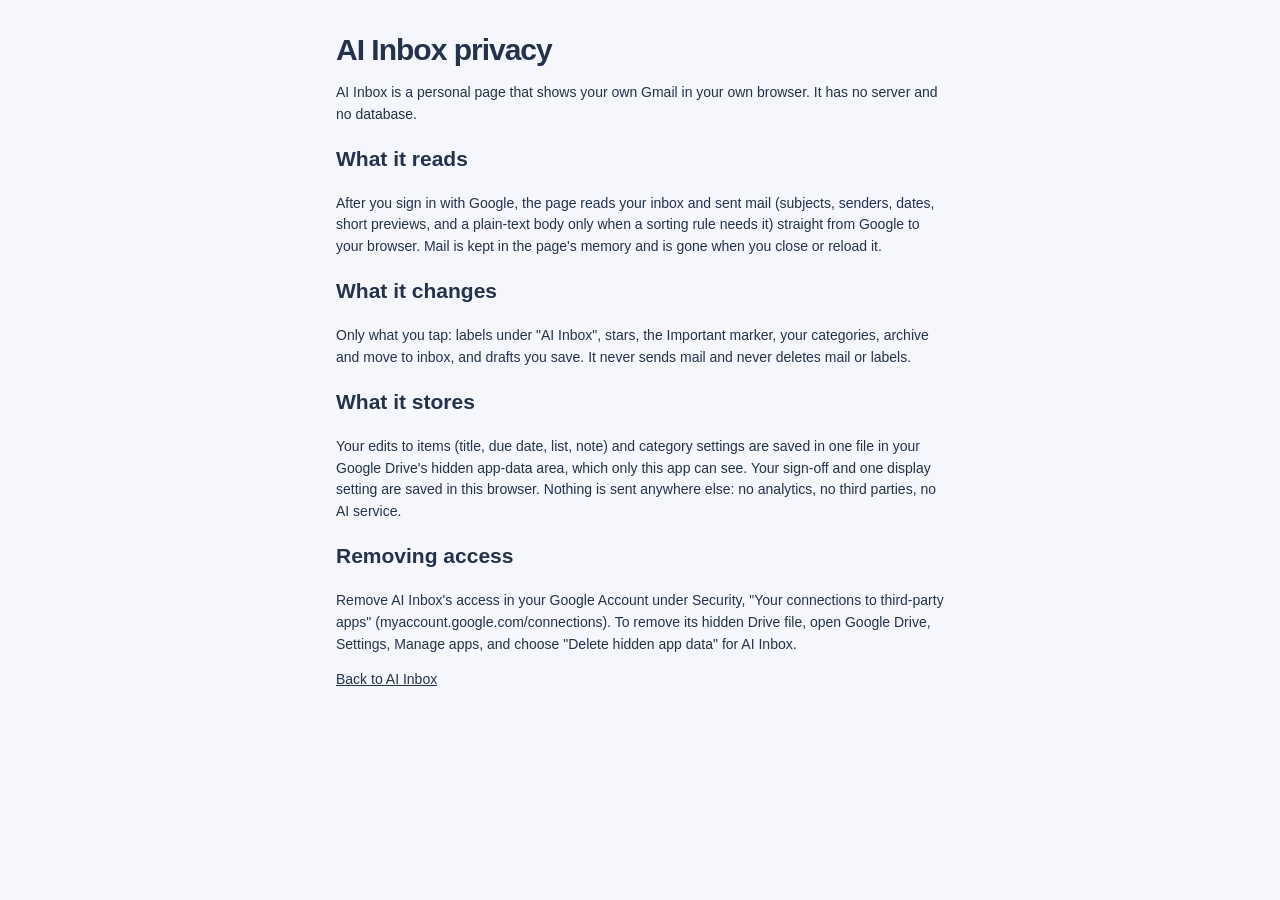
==== privacy.html @ b952d948 "AI Inbox 2026-10-26-V1.2" ====
<!doctype html>
<html lang="en">
<head>
<meta charset="utf-8"><meta name="viewport" content="width=device-width,initial-scale=1">
<meta http-equiv="Content-Security-Policy" content="default-src 'self'; script-src 'none'; object-src 'none'; base-uri 'none'; form-action 'none'">
<meta name="referrer" content="no-referrer">
<title>AI Inbox privacy</title>
<link rel="stylesheet" href="styles.css">
</head>
<body>
<main class="privacy-page">
<h1>AI Inbox privacy</h1>
<p>AI Inbox is a personal page that shows your own Gmail in your own browser. It has no server and no database.</p>
<h2>What it reads</h2>
<p>After you sign in with Google, the page reads your inbox and sent mail (subjects, senders, dates, short previews, and a plain-text body only when a sorting rule needs it) straight from Google to your browser. Mail is kept in the page's memory and is gone when you close or reload it.</p>
<h2>What it changes</h2>
<p>Only what you tap: labels under "AI Inbox", stars, the Important marker, your categories, archive and move to inbox, and drafts you save. It never sends mail and never deletes mail or labels.</p>
<h2>What it stores</h2>
<p>Your edits to items (title, due date, list, note) and category settings are saved in one file in your Google Drive's hidden app-data area, which only this app can see. Your sign-off and one display setting are saved in this browser. Nothing is sent anywhere else: no analytics, no third parties, no AI service.</p>
<h2>Removing access</h2>
<p>Remove AI Inbox's access in your Google Account under Security, "Your connections to third-party apps" (myaccount.google.com/connections). To remove its hidden Drive file, open Google Drive, Settings, Manage apps, and choose "Delete hidden app data" for AI Inbox.</p>
<p><a href="./">Back to AI Inbox</a></p>
</main>
</body>
</html>
---- styles.css ----
:root{--ink:#24324b;--muted:#61708a;--blue:#2857c8;--blue-soft:#eaf0ff;--line:#e3e8f1;--canvas:#f5f7fc;--white:#fff;--green:#256656;--amber:#8d550a;--red:#a3322b;--shadow:0 16px 60px #21375621;font-family:-apple-system,BlinkMacSystemFont,"Segoe UI",sans-serif;color:var(--ink);background:var(--canvas);font-size:14px}
*{box-sizing:border-box}body{margin:0;background:var(--canvas)}button,input,select,textarea{font:inherit}button,a,select,input,summary{-webkit-tap-highlight-color:transparent}button{cursor:pointer;color:inherit}button:disabled{cursor:not-allowed;opacity:.55}
button,a,input,select,textarea,summary{outline-offset:3px}button:focus-visible,a:focus-visible,input:focus-visible,select:focus-visible,textarea:focus-visible,summary:focus-visible{outline:3px solid #6387e5}a{color:inherit}[hidden]{display:none!important}
.skip{position:fixed;top:-100px;left:12px;background:#fff;padding:12px;z-index:20}.skip:focus{top:10px}

/* sidebar */
.sidebar{position:fixed;inset:0 auto 0 0;width:225px;background:#fff;border-right:1px solid var(--line);padding:30px 18px 20px;display:flex;flex-direction:column;z-index:2;overflow-y:auto}
.brand{text-decoration:none;display:flex;align-items:center;gap:10px;font-size:21px;font-weight:720;letter-spacing:-.8px;padding:0 8px}.brand small{font-size:11px;font-weight:650;letter-spacing:0;color:var(--muted)}
.brand-icon{display:grid;place-items:center;border-radius:11px;width:35px;height:35px;background:var(--blue);color:#fff;font-size:26px;line-height:1}
.workspace{display:flex;align-items:center;gap:10px;margin:30px 9px 24px;min-width:0}.workspace>div{min-width:0}.avatar{width:33px;height:33px;flex-shrink:0;border-radius:50%;background:#edf0f8;color:#627392;display:grid;place-items:center;font-size:12px;font-weight:700}
.workspace strong{font-size:12px;font-weight:650;display:block;overflow:hidden;text-overflow:ellipsis;white-space:nowrap}.workspace small{display:block;font-size:11px;color:var(--muted);margin-top:3px}
.nav-button{width:100%;border:0;background:transparent;display:flex;align-items:center;gap:10px;padding:11px 12px;margin:3px 0;border-radius:9px;font-size:13px;text-align:left;min-height:42px}.nav-button:hover{background:#f4f6fb}.nav-button.active{background:var(--blue-soft);color:var(--blue);font-weight:650}
.nav-icon{width:18px;display:flex;justify-content:center;font-size:17px}.nav-count{margin-left:auto;font-size:11px;min-width:21px;text-align:center;color:var(--muted)}.active .nav-count{color:var(--blue)}
.topics-nav{margin-top:24px}.nav-caption{font-size:11px;color:var(--muted);margin:0 12px 8px}.nav-caption-row{display:flex;align-items:baseline;justify-content:space-between;margin-top:18px;padding-right:12px}.nav-caption-row .nav-caption{margin-bottom:4px}.nav-empty{font-size:11px;color:var(--muted);margin:4px 12px}.topic-dot{width:18px;text-align:center;color:#7d8fb9;font-size:12px}
.sidebar-bottom{margin-top:auto;padding-top:24px}.quiet{border:0;background:transparent;color:var(--muted);padding:11px 7px;font-size:12px;text-align:left}.quiet span{margin-right:7px}.build{font-size:10px;color:var(--muted);margin:12px 7px 0}

/* top bar */
.app-shell{margin-left:225px}
.topbar{min-height:78px;border-bottom:1px solid var(--line);background:#fff;display:flex;align-items:center;justify-content:space-between;padding:0 40px;gap:18px}
.search-box{display:flex;align-items:center;gap:12px;max-width:460px;width:100%;color:var(--muted);min-width:0}.search-box input{border:0;background:transparent;width:100%;padding:12px 0;font-size:13px;color:var(--ink);min-width:0}.search-box input::placeholder{color:#7b879b}
.search-icon{border:1.7px solid #8290a8;border-radius:50%;width:14px;height:14px;position:relative;flex-shrink:0}.search-icon:after{content:"";position:absolute;width:6px;height:1.7px;background:#8290a8;transform:rotate(45deg);right:-5px;bottom:-3px}
kbd{font:11px inherit;padding:2px 6px;border:1px solid var(--line);border-radius:4px}
.top-actions{display:flex;align-items:center;gap:8px;flex-shrink:0}.updated{font-size:11px;color:var(--muted);white-space:nowrap}
.gmail-button{font-size:12px;text-decoration:none;border:1px solid var(--line);border-radius:8px;white-space:nowrap;padding:9px 12px;color:#4e5c73}.gmail-button:hover{border-color:#94abe4}
.primary{font-size:12px;background:var(--blue);color:#fff;border:1px solid var(--blue);border-radius:7px;padding:10px 13px;font-weight:600}.primary:hover{background:#2149a9}
.secondary{font-size:12px;background:#fff;border:1px solid #d3dcec;border-radius:7px;padding:10px 12px}.secondary:disabled{background:#f0f3f8;color:#78869e}
.small{padding:8px 11px;font-size:12px;white-space:nowrap}.link-button{text-decoration:none;display:inline-block}.primary.link-button{color:#fff}

/* main */
main{max-width:1180px;margin:auto;padding:24px 40px 20px}
.notice{display:flex;align-items:center;flex-wrap:wrap;gap:6px 9px;border:1px solid #dbe4f8;border-radius:7px;background:#f0f4ff;padding:10px 13px;color:#536584;font-size:12px;line-height:1.5}.notice strong{font-weight:650;color:#3a5482}.notice span{flex:1 1 260px}.notice.warn{background:#fff6e8;border-color:#f1dcb7;color:#6f4a12}.notice.warn strong{color:#6f4a12}
.page-heading{margin:28px 0 22px}.page-heading p{color:var(--muted);margin:8px 0 0;font-size:13px;line-height:1.6}#view-eyebrow{font-size:11px;margin:0 0 8px;color:#5e7295}h1{font-size:30px;font-weight:650;letter-spacing:-1px;line-height:1.2;margin:0}
.section-heading{display:flex;justify-content:space-between;align-items:center;gap:12px;margin-bottom:12px}.section-heading>div{display:flex;align-items:baseline;gap:12px}.section-heading h2{font-size:15px;font-weight:650;letter-spacing:-.2px;margin:0}.section-heading span{font-size:11px;color:var(--muted)}
.text-button{color:var(--blue);font-size:12px;background:none;border:0;padding:6px 0;text-decoration:none}.text-button:disabled{color:var(--muted)}

/* rows: suggested to-dos and lists */
.todo-list,.messages-list,.pinned-list{background:#fff;border:1px solid var(--line);border-radius:13px;margin-bottom:26px}
.row{display:flex;gap:13px;align-items:flex-start;padding:16px 18px;min-width:0}.row+.row{border-top:1px solid #edf0f6}
.sender-avatar{flex-shrink:0;width:32px;height:32px;border-radius:10px;background:#f0f3f9;display:grid;place-items:center;font-size:11px;color:#617596;font-weight:600;margin-top:2px}
.row-main{flex:1;min-width:0}.row-top{display:flex;gap:10px;align-items:center;margin-bottom:4px}.sender-name{font-size:11px;color:var(--muted);overflow:hidden;text-overflow:ellipsis;white-space:nowrap}.msg-count{font-size:10px;color:#8a96ab}.row-age{font-size:10px;color:var(--muted);margin-left:auto;white-space:nowrap}
.row-title{display:flex;align-items:baseline;gap:6px;border:0;background:none;padding:0;text-align:left;font-size:13px;font-weight:650;line-height:1.45;max-width:100%}.row-title:hover{color:var(--blue)}
.unread-dot{width:6px;height:6px;background:var(--blue);border-radius:50%;flex-shrink:0;align-self:center}
.row-sub{margin:3px 0 0;color:var(--muted);font-size:11px;line-height:1.6;overflow:hidden;text-overflow:ellipsis;white-space:nowrap}
.row-tags{display:flex;gap:6px;margin-top:8px;flex-wrap:wrap}.tag{font-size:10px;line-height:1.5;background:#f1f4f9;color:#64728b;padding:2px 6px;border-radius:4px}.tag.needsReply{color:#4767a8;background:#eef3ff}.tag.waitingOn{color:#7171a0;background:#f2f0fb}.tag.todo{color:#996011;background:#fff4e1}.tag.done{color:var(--green);background:#e8f4ef}
.due{font-size:10px;line-height:1.5;white-space:nowrap;background:#fff3df;color:var(--amber);padding:2px 6px;border-radius:4px;font-weight:600}.due.overdue{background:#fdeceb;color:var(--red)}
.row-actions{display:flex;gap:6px;flex-wrap:wrap;margin-top:10px;align-items:flex-start}
.chip-btn{font-size:11px;border:1px solid #d9e0ec;background:#fff;border-radius:6px;padding:6px 9px;min-height:30px;text-decoration:none;display:inline-flex;align-items:center;white-space:nowrap;color:#3f4f6b;list-style:none}.chip-btn:hover{border-color:#a9bce9}.chip-btn.strong{border-color:#c7d5f5;color:var(--blue);font-weight:600}.chip-btn.active{background:var(--blue-soft);border-color:#b8c9f2;color:var(--blue);font-weight:600}
summary.chip-btn::-webkit-details-marker{display:none}.more{position:relative;margin:0}.more[open] summary{background:#f4f6fb}
.more-menu{position:absolute;left:0;top:calc(100% + 4px);background:#fff;border:1px solid var(--line);border-radius:9px;box-shadow:var(--shadow);padding:5px;z-index:5;min-width:150px;display:flex;flex-direction:column}.more-menu button{border:0;background:none;text-align:left;padding:9px 10px;font-size:12px;border-radius:6px;min-height:36px}.more-menu button:hover{background:#f4f6fb}

/* V1.2 marks, notes, edits and categories */
.mark{font-size:10px;line-height:1.5;flex-shrink:0;white-space:nowrap}.mark.pin{background:var(--blue-soft);color:var(--blue);padding:1px 6px;border-radius:4px;font-weight:600}.mark.star{color:#c98a06;font-size:13px}.mark.important{color:#c98a06;font-weight:700;font-size:13px}
.star-btn{font-size:14px;padding-inline:8px}.star-btn.active{color:#b37805;background:#fff8e6;border-color:#f0d9a3}
.row-note{margin:5px 0 0;font-size:11px;line-height:1.5;color:#4b5a73;background:#f7f9fd;border-left:3px solid #c7d5f5;padding:4px 8px;border-radius:0 4px 4px 0;overflow-wrap:anywhere}
.tag.category{color:#245f86;background:#e8f3fa}.tag.edited{color:#6b4fa0;background:#f3effb}
.action-callout.edited{background:#f6f3fc;border-color:#e6def6}.action-callout.edited strong{color:#6b4fa0}.detail-note{font-weight:400!important;white-space:pre-wrap}
.edit-form input,.edit-form select,.category-new input,.category-manage input{width:100%;border:1px solid #d3dcec;border-radius:8px;padding:10px 12px;font-size:13px;color:var(--ink);background:#fff;min-width:0}
.edit-form textarea{margin-bottom:0}.edit-form .field-label{margin-top:12px}.edit-form .field-label:first-child{margin-top:0}.edit-row{display:grid;grid-template-columns:1fr 1fr;gap:12px}
.category-choices{display:flex;flex-wrap:wrap;gap:6px;margin-bottom:18px}.category-new{display:flex;gap:8px}.category-new button{flex-shrink:0}
.category-manage{list-style:none;margin:0 0 18px;padding:0}.category-manage li{display:flex;align-items:center;gap:12px;padding:8px 0;border-top:1px solid #f0f2f7;font-size:13px}.category-manage li:first-child{border-top:0}.category-name{flex:1;min-width:0;overflow-wrap:anywhere}.category-name small{font-size:10px;color:var(--muted);margin-left:4px}.muted{color:var(--muted)}
.check-row{display:flex;align-items:center;gap:8px;font-size:13px;margin:16px 0 0}.info-content .check-row input{width:auto;padding:0}

/* topics */
.topic-grid{display:grid;grid-template-columns:repeat(3,minmax(0,1fr));gap:12px;margin-bottom:28px}
.topic-card{background:#fff;border:1px solid var(--line);border-radius:11px;padding:16px;display:flex;flex-direction:column;min-width:0}
.topic-head{display:flex;align-items:center;gap:10px}.topic-head h3{font-size:13px;margin:0;font-weight:650;flex:1}.topic-count{font-size:11px;color:var(--blue);background:var(--blue-soft);border-radius:10px;padding:1px 8px}
.topic-symbol{width:28px;height:28px;display:grid;place-items:center;background:#edf1fc;border-radius:7px;color:#6680b9;flex-shrink:0}
.topic-latest{font-size:11px;color:var(--muted);line-height:1.6;margin:10px 0 6px;overflow:hidden;display:-webkit-box;-webkit-line-clamp:2;-webkit-box-orient:vertical}
.topic-threads{list-style:none;margin:0 0 6px;padding:0;flex:1}.topic-threads li{border-top:1px solid #f0f2f7}.topic-threads a,.topic-threads button{display:block;width:100%;text-align:left;border:0;background:none;padding:8px 0;font-size:12px;text-decoration:none;overflow:hidden;text-overflow:ellipsis;white-space:nowrap}.topic-threads a:hover,.topic-threads button:hover{color:var(--blue)}.topic-threads li.unread a,.topic-threads li.unread button{font-weight:650}.topic-from{color:var(--muted);font-weight:400;font-size:11px;margin-left:4px}
.topic-actions{display:flex;justify-content:space-between;gap:8px}

.show-more{display:block;margin:-14px auto 26px}
#active-filters{display:flex;gap:8px;flex-wrap:wrap}.filter-chip{background:#eaf0ff;color:#3f61a7;border:0;padding:7px 10px;font-size:11px;border-radius:6px;margin-bottom:12px}
.empty-state{text-align:center;padding:32px 20px;border:1px dashed #cbd5e7;border-radius:12px;background:#fff}.empty-state h3{font-size:15px;margin:0 0 6px}.empty-state p{font-size:12px;color:var(--muted);line-height:1.6;margin:0 0 6px}.topic-grid .empty-state{grid-column:1/-1}.todo-list .empty-state{border:0;border-radius:0}
.page-footer{font-size:10px;color:#738097;margin:23px 0;line-height:1.6}

/* dialogs */
dialog{padding:0;border:1px solid #dce3ee;border-radius:16px;width:min(640px,calc(100% - 32px));max-height:88dvh;color:var(--ink);box-shadow:var(--shadow)}dialog::backdrop{background:#14223a66}
.dialog-heading{padding:22px 24px 18px;display:flex;align-items:flex-start;justify-content:space-between;gap:20px;border-bottom:1px solid var(--line)}.dialog-heading h2{font-size:20px;line-height:1.35;letter-spacing:-.5px;margin:5px 0 0;font-weight:650;overflow-wrap:anywhere}
.eyebrow{font-size:11px;color:var(--muted);margin:0}.close-button{font-size:25px;line-height:1;flex-shrink:0;width:32px;height:32px;border-radius:7px;border:1px solid var(--line);background:#fff;color:var(--muted)}
.detail-main,.info-content,.draft-main{padding:20px 24px}.detail-meta{color:var(--muted);font-size:12px;display:flex;gap:12px;align-items:center;margin-bottom:18px;overflow-wrap:anywhere}.detail-meta strong{color:var(--ink);display:block;font-weight:600;margin-bottom:3px}
.detail-summary{font-size:14px;line-height:1.7;margin:0 0 16px}.action-callout{padding:14px 16px;border-radius:9px;background:#eef3ff;border:1px solid #e0e8fb;margin-bottom:16px}.action-callout strong{font-size:11px;color:#5072b5;font-weight:600}.action-callout p{font-size:13px;line-height:1.6;margin:6px 0;font-weight:600}
details{margin:14px 0}details summary{font-size:12px;color:var(--blue);cursor:pointer;padding:5px 0}details p{font-size:12px;line-height:1.7;color:var(--muted);margin:4px 0}
.detail-footer{border-top:1px solid var(--line);padding:15px 24px;display:flex;align-items:center;gap:10px;flex-wrap:wrap;background:#fbfcff}.detail-footer p{font-size:10px;color:var(--muted);line-height:1.6;margin:0}
.draft-to{font-size:12px;color:var(--muted);margin:0 0 12px;overflow-wrap:anywhere}.template-row{display:flex;gap:6px;flex-wrap:wrap;margin-bottom:14px}
.field-label{display:block;font-size:11px;color:var(--muted);margin:0 0 6px}.field-help{font-size:12px;color:var(--muted);margin:0 0 12px;line-height:1.6}
textarea,.info-content input{width:100%;border:1px solid #d3dcec;border-radius:8px;padding:11px 12px;font-size:13px;line-height:1.6;color:var(--ink);background:#fff;resize:vertical}
.inline-status{min-height:1.2em;font-size:12px;color:var(--muted);margin:10px 0 0;line-height:1.6}
.gena-list{display:flex;flex-direction:column;gap:6px;margin-bottom:12px;max-height:200px;overflow-y:auto}.gena-item{display:flex;gap:8px;align-items:flex-start;font-size:12px;line-height:1.5}.gena-item input{margin-top:3px}
.info-content h3{font-size:13px;margin:20px 0 6px}.info-content p{font-size:12px;line-height:1.7;color:var(--muted);margin:4px 0 10px}
.toast{position:fixed;bottom:24px;left:calc(50% + 112px);transform:translateX(-50%);background:#293c5a;color:#fff;border-radius:8px;padding:10px 12px 10px 16px;font-size:12px;box-shadow:var(--shadow);opacity:0;pointer-events:none;max-width:calc(100vw - 32px);width:max-content;transition:opacity .12s;z-index:10;display:flex;align-items:center;gap:12px}.toast.visible{opacity:1;pointer-events:auto}
.toast button{background:none;border:1px solid #8ea6d6;color:#fff;border-radius:6px;padding:6px 10px;font-size:12px;font-weight:600;flex-shrink:0}

@media(max-width:1100px){.sidebar{width:195px;padding-inline:12px}.app-shell{margin-left:195px}.topbar{padding:0 24px}main{padding-inline:24px}.topic-grid{grid-template-columns:repeat(2,minmax(0,1fr))}.toast{left:calc(50% + 97px)}.updated{display:none}}
@media(max-width:760px){
.sidebar{position:relative;width:auto;inset:auto;border:0;padding:16px 16px 0;display:block;overflow:visible}.brand{font-size:20px;padding:0}.brand-icon{width:31px;height:31px;font-size:23px}
.workspace,.nav-caption,.nav-empty,.build{display:none}
.topics-nav{margin:0 -16px;padding:0 12px 6px;display:flex;align-items:center;gap:3px;overflow-x:auto;scrollbar-width:none}#topic-navigation,#category-navigation{display:contents}.nav-caption-row{margin:0;padding:0;order:9;flex-shrink:0}
.sidebar-bottom{margin:0;padding:0 0 4px}.quiet{padding:6px 0}
.edit-row{grid-template-columns:1fr}
#navigation{display:flex;gap:3px;overflow-x:auto;margin:14px -16px 0;padding:0 12px 8px;scrollbar-width:none}.nav-button{width:auto;flex-shrink:0;white-space:nowrap;font-size:12px;padding:9px 11px;margin:0;min-height:38px}.nav-icon{display:none}.nav-count{min-width:12px;font-size:10px}
.app-shell{margin:0}.topbar{flex-wrap:wrap;padding:10px 16px;gap:8px;border-top:1px solid var(--line);min-height:0}.search-box{max-width:none;flex:1 1 100%;gap:10px}.search-box kbd{display:none}.top-actions{flex:1 1 100%;justify-content:flex-end;flex-wrap:wrap}.updated{display:inline;margin-right:auto}
main{padding:16px 16px 10px}.page-heading{margin:20px 0 16px}h1{font-size:25px}.page-heading p{font-size:12px}
.row{padding:14px 12px;gap:10px}.sender-avatar{width:28px;height:28px;font-size:10px;border-radius:8px}.row-title{font-size:13px}.chip-btn{min-height:34px;padding:7px 10px;font-size:12px}
.topic-grid{grid-template-columns:1fr;gap:9px}.toast{left:50%;bottom:16px}.dialog-heading{padding:18px}.detail-main,.info-content,.draft-main{padding:18px}.detail-footer{padding:14px 18px}
.search-box input,select,textarea,.info-content input{font-size:16px}.search-box input::placeholder{font-size:13px}
}
@media(prefers-reduced-motion:reduce){*{scroll-behavior:auto!important;transition:none!important}}

/* privacy.html */
.privacy-page{max-width:640px;margin:32px auto;padding:0 16px;line-height:1.55}
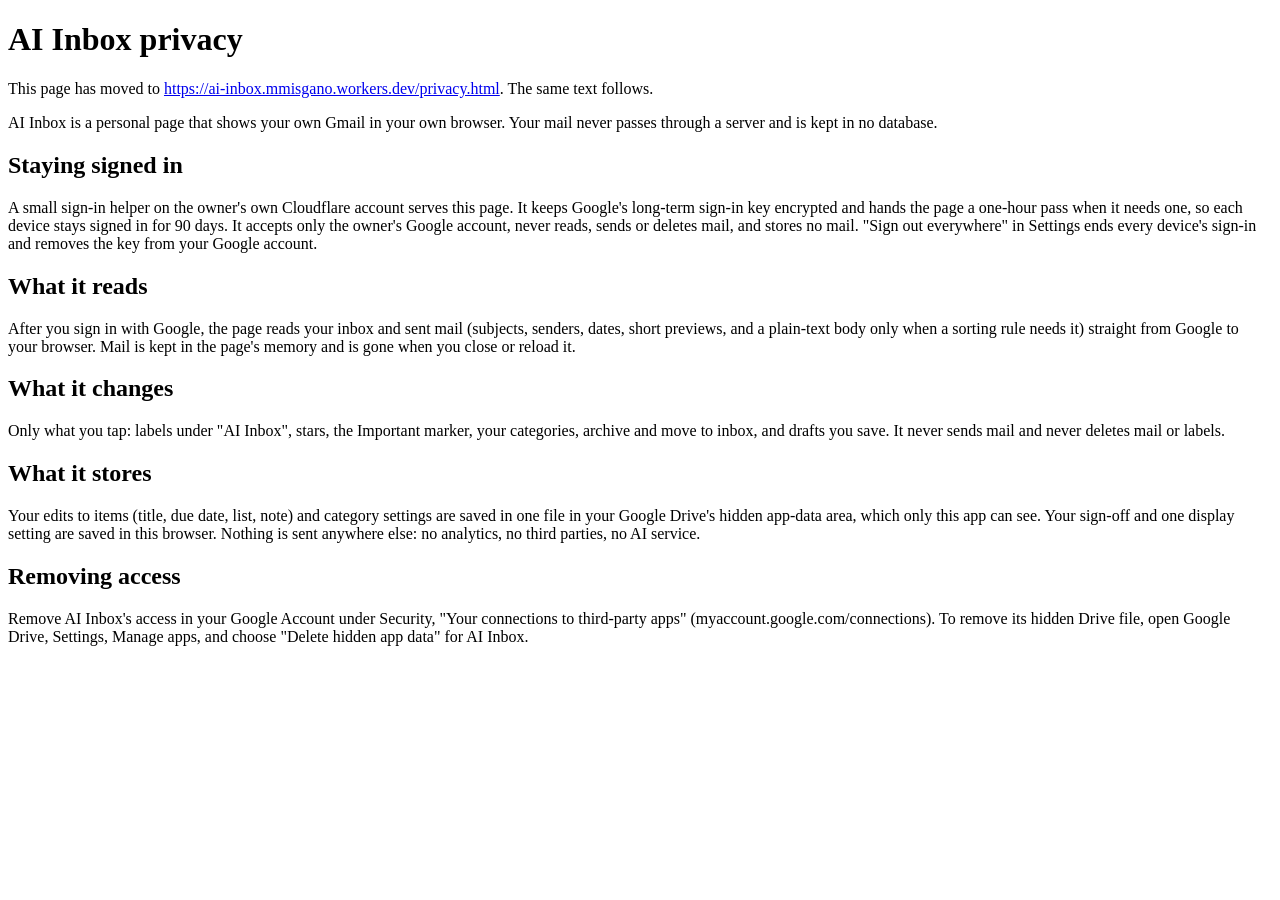
==== commit cd929679: "AI Inbox 2026-10-27-V1.3: forward to the sign-in helper" ====
--- a/privacy.html
+++ b/privacy.html
@@ -2,15 +2,17 @@
 <html lang="en">
 <head>
 <meta charset="utf-8"><meta name="viewport" content="width=device-width,initial-scale=1">
-<meta http-equiv="Content-Security-Policy" content="default-src 'self'; script-src 'none'; object-src 'none'; base-uri 'none'; form-action 'none'">
+<meta http-equiv="Content-Security-Policy" content="default-src 'none'; base-uri 'none'; form-action 'none'">
 <meta name="referrer" content="no-referrer">
+<meta http-equiv="refresh" content="15; url=https://ai-inbox.mmisgano.workers.dev/privacy.html">
 <title>AI Inbox privacy</title>
-<link rel="stylesheet" href="styles.css">
 </head>
 <body>
-<main class="privacy-page">
 <h1>AI Inbox privacy</h1>
-<p>AI Inbox is a personal page that shows your own Gmail in your own browser. It has no server and no database.</p>
+<p>This page has moved to <a href="https://ai-inbox.mmisgano.workers.dev/privacy.html">https://ai-inbox.mmisgano.workers.dev/privacy.html</a>. The same text follows.</p>
+<p>AI Inbox is a personal page that shows your own Gmail in your own browser. Your mail never passes through a server and is kept in no database.</p>
+<h2>Staying signed in</h2>
+<p>A small sign-in helper on the owner's own Cloudflare account serves this page. It keeps Google's long-term sign-in key encrypted and hands the page a one-hour pass when it needs one, so each device stays signed in for 90 days. It accepts only the owner's Google account, never reads, sends or deletes mail, and stores no mail. "Sign out everywhere" in Settings ends every device's sign-in and removes the key from your Google account.</p>
 <h2>What it reads</h2>
 <p>After you sign in with Google, the page reads your inbox and sent mail (subjects, senders, dates, short previews, and a plain-text body only when a sorting rule needs it) straight from Google to your browser. Mail is kept in the page's memory and is gone when you close or reload it.</p>
 <h2>What it changes</h2>
@@ -19,7 +21,5 @@
 <p>Your edits to items (title, due date, list, note) and category settings are saved in one file in your Google Drive's hidden app-data area, which only this app can see. Your sign-off and one display setting are saved in this browser. Nothing is sent anywhere else: no analytics, no third parties, no AI service.</p>
 <h2>Removing access</h2>
 <p>Remove AI Inbox's access in your Google Account under Security, "Your connections to third-party apps" (myaccount.google.com/connections). To remove its hidden Drive file, open Google Drive, Settings, Manage apps, and choose "Delete hidden app data" for AI Inbox.</p>
-<p><a href="./">Back to AI Inbox</a></p>
-</main>
 </body>
 </html>
